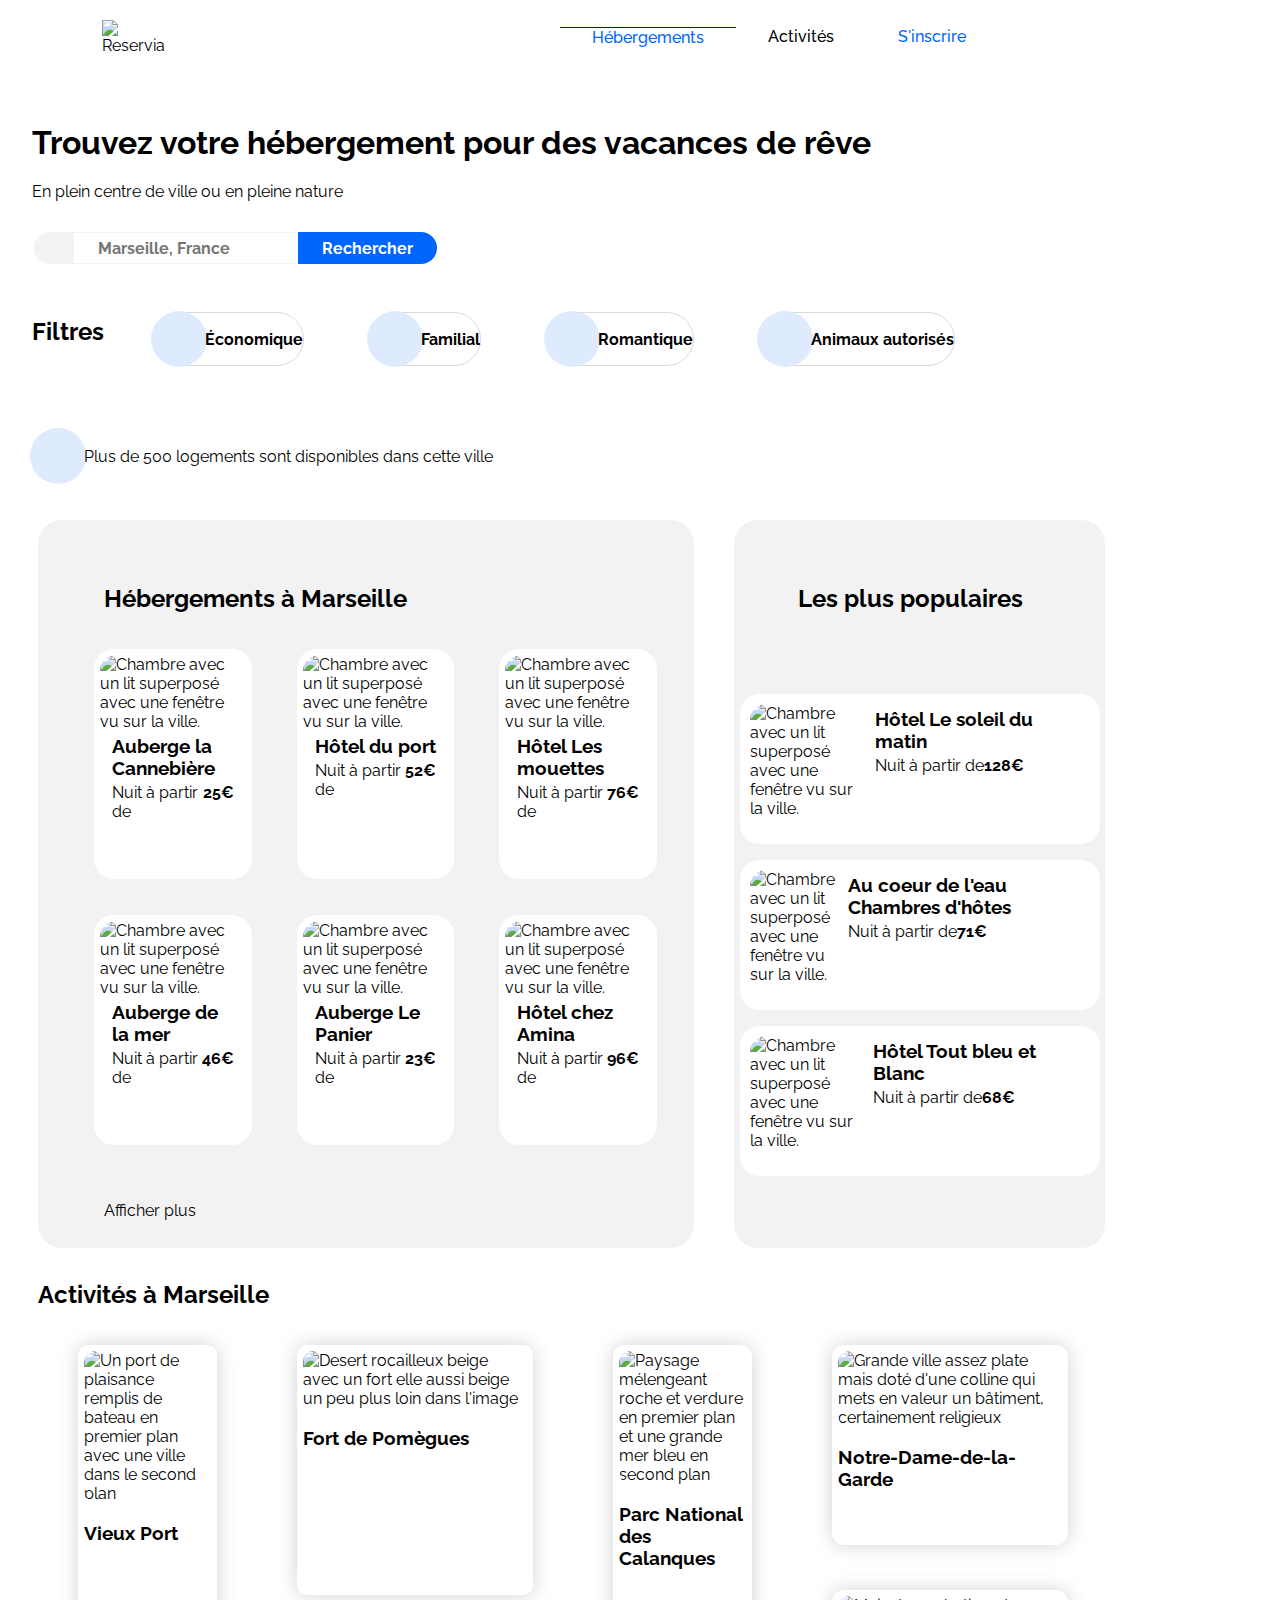
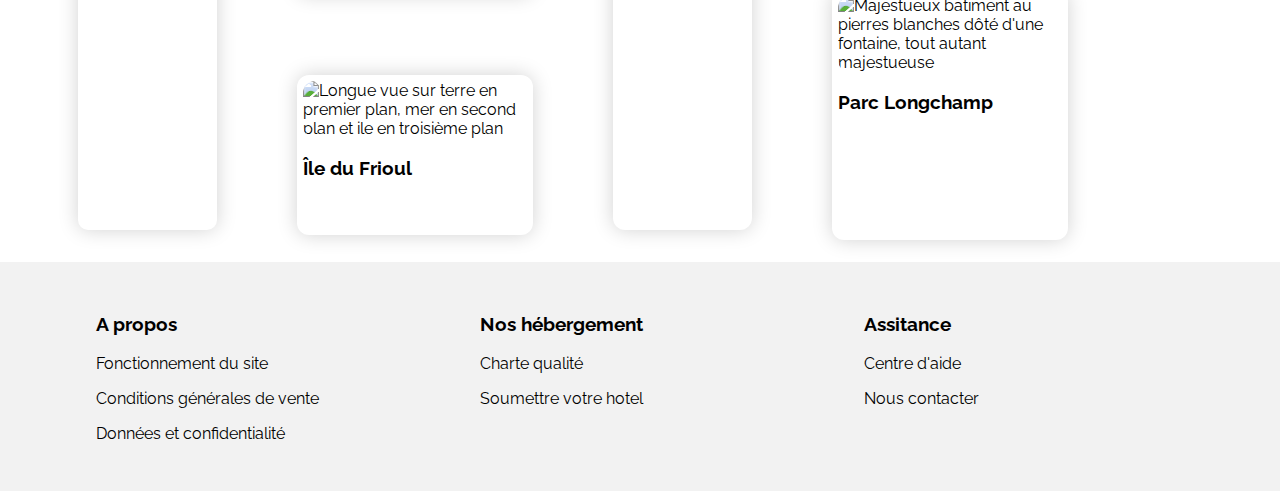
==== index.html @ f03e8ffa "rectification car le code aété dupliqué" ====
<!DOCTYPE html>
<html lang="fr">
<head>
  <meta charset="UTF-8">
  <meta name="viewport" content="width=device-width,
   initial-scale=1.0">
  <title>Reservia </title>
  <link rel="stylesheet" href="style.css" />
  <script src="https://kit.fontawesome.com/406da18a0b.js"
 crossorigin="anonymous" defer ></script>
  </head>
 <body>
 <!-- HEADER -->
   <header>
     <img src="./img/reservia_logo.svg.svg" alt="Reservia">
     <nav>
       <a class="navlink navlinkhebergement"  data-active="true">Hébergements</a>
       <a class="navlink"  data-active="false" >Activités</a>
       <a class="navlink navlinksinscrire" data-active="true">S'inscrire</a>
     </nav>
    </header>
 <!-- HEADER -->

 <!-- MAIN -->

 <main>
 <!-- SEARCH -->

    <section >
      <div>
        <h1>Trouvez votre hébergement pour des vacances de rêve</h1>
        <p>En plein centre de ville ou en pleine nature</p>
      </div>
       <form action="proceedFrom.html" method="GET">
       <i class="searchformsearchicon fas fa-map-marker-alt "></i>
       <input id="input" type="search" placeholder="Marseille, France">
       <button class="searchformsubmitinput">
        <span>Rechercher</span>
        <i class="searchFormSubmitinputIcon fas fa-search"></i>
        </button>
      </form>
      <article class="searchFilters">
       <h2 >Filtres</h2>
       <div class="searchFiltersfilter">
         <div class="searchfilterwrapicon">
         <i class="fas fa-money-bill-wave searchwrapicon"></i>
         </div>
         <p>Économique</p>
       </div>
        <div class="searchFiltersfilter">
          <div class="searchfilterwrapicon">
         <i class="fas fa-child searchwrapicon"></i>
         </div>
         <p>Familial</p>
        </div>
       <div class="searchFiltersfilter">
        <div class="searchfilterwrapicon">
          <i class="fas fa-heart searchwrapicon"></i>
         </div> 
         <p>Romantique<p>
         </div>
        <div class="searchFiltersfilter">
          <div class="searchfilterwrapicon">
         <i class="fas fa-dog searchwrapicon"></i>
          </div>
         <p>Animaux autorisés<p>
        </div>
        <div class="result">
          <div class="searchfilterwrapicon">
        <i class="fas fa-info searchwrapicon"></i>
         </div>
        <p>Plus de 500 logements sont disponibles dans cette ville</p>
       </div>
      </article>
  </section>
<!-- SEARCH -->

<!-- Hebergement -->
  <section class="contenairhebergement" > 
   <div class="hebergementetpopulaire">
     <article class="hebergements">
      <h2>Hébergements à Marseille </h2> 
      <div class="hebergement1">
       <div class="hebergementfigure1">
       <figure>
      <img class="imagehebergement" src="./img/hebergement/marcus-loke-WQJvWU_HZFo-unsplash.jpg" 
       alt="Chambre avec un lit superposé avec une fenêtre vu sur la ville.">
       <figcaption>
       <h3 >Auberge la Cannebière</h3>
       <p>Nuit à partir de <strong>25€</strong></p>
       <div class="etoile">
        <i class="fas fa-star fasicon" data-active="true"></i>
        <i class="fas fa-star fasicon" data-active="true"></i>
        <i class="fas fa-star fasicon" data-active="true"></i>
        <i class="fas fa-star fasicon" data-active="true"></i>
        <i class="fas fa-star fasicon" data-active="false"></i>
        </div>
       </figcaption>
      </figure>   
      <figure>
        <img class="imagehebergement" src="./img/hebergement/fred-kleber-gTbaxaVLvsg-unsplash.jpg"
         alt="Chambre avec un lit superposé avec une fenêtre vu sur la ville.">
        <figcaption>
        <h3>Hôtel du port</h3>
        <p>Nuit à partir de <strong>52€</strong></p>
        <div class="etoile">
         <i class="fas fa-star fasicon" data-active="true"></i>
         <i class="fas fa-star fasicon" data-active="true"></i>
         <i class="fas fa-star fasicon" data-active="true"></i>
         <i class="fas fa-star fasicon" data-active="true"></i>
         <i class="fas fa-star fasicon" data-active="true"></i>
        </div>
      </figcaption>
     </figure>  
     <figure>
      <img class="imagehebergement" src="./img/hebergement/reisetopia-B8WIgxA_PFU-unsplash.jpg"
        alt="Chambre avec un lit superposé avec une fenêtre vu sur la ville.">
      <figcaption>
       <h3>Hôtel Les mouettes</h3>
       <p>Nuit à partir de <strong class="hostingMainCardDescPrice">76€</strong></p>
        <div class="etoile">
         <i class="fas fa-star fasicon" data-active="true"></i>
         <i class="fas fa-star fasicon" data-active="true"></i>
         <i class="fas fa-star fasicon" data-active="true"></i>
         <i class="fas fa-star fasicon" data-active="true"></i>
         <i class="fas fa-star fasicon" data-active="false"></i>
       </div>
      </figcaption>
     </figure> 
     </div>
     <div class="hebergementfigure2">
     <figure>
       <img class="imagehebergement" src="./img/hebergement/annie-spratt-Eg1qcIitAuA-unsplash.jpg"
       alt="Chambre avec un lit superposé avec une fenêtre vu sur la ville.">
       <figcaption>
        <h3>Auberge de la mer</h3>
        <p>Nuit à partir de <strong>46€</strong></p>
        <div class="etoile">
         <i class="fas fa-star fasicon" data-active="true"></i>
         <i class="fas fa-star fasicon" data-active="true"></i>
         <i class="fas fa-star fasicon" data-active="true"></i>
         <i class="fas fa-star fasicon" data-active="false"></i>
         <i class="fas fa-star fasicon" data-active="false"></i>
        </div>
       </figcaption>
     </figure>  
     <figure>
       <img class="imagehebergement" src="./img/hebergement/nicate-lee-kT-ZyaiwBe0-unsplash.jpg"
        alt="Chambre avec un lit superposé avec une fenêtre vu sur la ville.">
       <figcaption>
        <h3>Auberge Le Panier</h3>
        <p>Nuit à partir de <strong>23€</strong></p>
        <div class="etoile">
         <i class="fas fa-star fasicon" data-active="true"></i>
         <i class="fas fa-star fasicon" data-active="true"></i>
         <i class="fas fa-star fasicon" data-active="true"></i>
         <i class="fas fa-star fasicon" data-active="true"></i>
         <i class="fas fa-star fasicon" data-active="false"></i>
       </div>
      </figcaption>
     </figure>
     <figure>
       <img class="imagehebergement" src="./img/hebergement/febrian-zakaria-M6S1WvfW68A-unsplash.jpg"
       alt="Chambre avec un lit superposé avec une fenêtre vu sur la ville.">
      <figcaption>
       <h3>Hôtel chez Amina</h3>
       <p>Nuit à partir de <strong>96€</strong></p>
       <div class="etoile">
        <i class="fas fa-star fasicon" data-active="true"></i>
        <i class="fas fa-star fasicon" data-active="true"></i>
        <i class="fas fa-star fasicon" data-active="true"></i>
        <i class="fas fa-star fasicon" data-active="true"></i>
        <i class="fas fa-star fasicon" data-active="true"></i>
       </div>
      </figcaption>
     </figure>
     </div>
     </div>
     <p>Afficher plus</p>
    </article>
    
   <aside class="populaire">
    <h2>Les plus populaires <i class="fas fa-chart-line"></i></h2>
     <article class="hebergementpopulaire"> 
      <figure>
       <img class="imagepopulaire" src="./img/hebergement/emile-guillemot-Bj_rcSC5XfE-unsplash.jpg"
        alt="Chambre avec un lit superposé avec une fenêtre vu sur la ville.">
       <figcaption>
        <h3>Hôtel Le soleil du matin</h3>
        <p>Nuit à partir de <strong>128€</strong></p>
        <div >
         <i class="fas fa-star fasicon" data-active="true"></i>
         <i class="fas fa-star fasicon" data-active="true"></i>
         <i class="fas fa-star fasicon" data-active="true"></i>
         <i class="fas fa-star fasicon " data-active="true"></i>
         <i class="fas fa-star fasicon" data-active="true"></i>
        </div>
       </figcaption>
     </figure>
     <figure>
      <img class="imagepopulaire" src="./img/hebergement/aw-creative-VGs8z60yT2c-unsplash.jpg"
       alt="Chambre avec un lit superposé avec une fenêtre vu sur la ville.">
       <figcaption>
        <h3>Au coeur de l'eau Chambres d'hôtes</h3>
        <p >Nuit à partir de <strong>71€</strong></p>
        <div>
          <i class="fas fa-star fasicon" data-active="true"></i>
          <i class="fas fa-star fasicon" data-active="true"></i>
          <i class="fas fa-star fasicon" data-active="true"></i>
          <i class="fas fa-star fasicon" data-active="true"></i>
          <i class="fas fa-star fasicon" data-active="false"></i>
        </div>
       </figcaption>
     </figure>    
     <figure>
      <img class="imagepopulaire" src="./img/hebergement/febrian-zakaria-sjvU0THccQA-unsplash.jpg"
       alt="Chambre avec un lit superposé avec une fenêtre vu sur la ville.">
       <figcaption>
        <h3>Hôtel Tout bleu et Blanc</h3>
        <p >Nuit à partir de <strong >68€</strong></p>
        <div>
         <i class="fas fa-star fasicon" data-active="true"></i>
         <i class="fas fa-star fasicon" data-active="true"></i>
         <i class="fas fa-star fasicon" data-active="true"></i>
         <i class="fas fa-star fasicon" data-active="true"></i>
         <i class="fas fa-star fasicon" data-active="false"></i>
        </div>
       </figcaption> 
      </figure>       
    </article>
   </aside>
  </div>
  </section>

<!-- Hebergement -->

<!-- ACTIVITY -->
  <section class="activite">
    <h2>Activités à Marseille</h2>
    <div class="activites">  
    <figure class="activite1">
      <img class="imageact1" src="./img/activity/medium/reno-laithienne-QUgJhdY5Fyk-unsplash.jpg"
       alt="Un port de plaisance remplis de bateau en premier plan avec une ville dans le second plan">
     <figcaption>
     <h3 >Vieux Port</h3>
     </figcaption>
    </figure>  
    <div class="activitepomèguesfrioul">
     <figure class="activite2">
      <img class="imageact2" src="./img/activity/small/paul-hermann-QFTrLdQIRhI-unsplash.jpg"
       alt="Desert rocailleux beige avec un fort elle aussi beige un peu plus loin dans l'image"> 
       <figcaption>
       <h3>Fort de Pomègues</h3>
      </figcaption>
     </figure>
     <figure class="activite3">
      <img class="image3" src="./img/activity/small/kevin-hikari-rV_Qd1l-VXg-unsplash.jpg" 
       alt="Longue vue sur terre en premier plan, mer en second plan et ile en troisième plan">
       <figcaption>    
        <h3 class="activityCardTitle">Île du Frioul</h3>
       </figcaption> 
     </figure>  
    </div>
     <figure class="activite4">
      <img class="image4" src="./img/activity/medium/kilyan-sockalingum-NR8-cBCN3aI-unsplash.jpg"
       alt="Paysage mélengeant roche et verdure en premier plan et une grande mer bleu en second plan">
      <figcaption> 
       <h3 >Parc National des Calanques</h3>
      </figcaption>
    </figure>
    <div class="activitelagardelongchamp">
    <figure class="activite5">
      <img class="image5" src="./img/activity/small/florian-wehde-xW9e8gdotxI-unsplash.jpg" 
       alt="Grande ville assez plate mais doté d'une colline qui mets en valeur un bâtiment, certainement religieux">
      <figcaption>
       <h3 >Notre-Dame-de-la-Garde</h3>
      </figcaption>
    </figure> 
    <figure class="activite6">
      <img class="image6" src="./img/activity/small/lena-paulin-wH2-EJoDcV0-unsplash.jpg" 
       alt="Majestueux batiment au pierres blanches dôté d'une fontaine, tout autant majestueuse" >
       <figcaption>
        <h3>Parc Longchamp</h3>
       </figcaption>
     </figure>  
    </div>
   </div>
 
 </section>
<!-- ACTIVITY -->
</main>
<!-- MAIN -->

<!-- FOOTER -->
 <footer>
  <div class="footerColumn" >
   <h3 >A propos</h3>
   <a>Fonctionnement du site</a>
   <a>Conditions générales de vente</a>
   <a>Données et confidentialité</a>
 </div>
 <div class="footerColumn">
   <h3 >Nos hébergement</h3>
   <a>Charte qualité</a>
   <a>Soumettre votre hotel</a>
 </div>
 <div class="footerColumn">
   <h3 >Assitance</h3>
   <a>Centre d'aide</a>
   <a>Nous contacter</a>
 </div>

 </footer>
 <!-- FOOTER -->
 </body>
</html>
---- style.css ----
@import url("https://fonts.googleapis.com/css2?family=Raleway:wght@300;400;500;600;700;800;900&display=swap");
body {
  font-family: "Raleway", "Sans serif";
  margin: 0;
}
/*header*/

header {
    align-items: center; 
    justify-content: space-between;
    width: 100%;
    margin-right: 20px;
  }
header img {
    padding: 0 2rem;
    height: 2.12rem;
    margin-left: 70px;  
  }
header nav {
    display: flex;
    justify-content: flex-end;
    width: 100%;
    border-bottom-right-radius: 5px;
    padding: 0 2rem;
    margin-right: 250px;
    height: 20px;
}
.navlink {
    font-weight: 500;
    padding: 0 2rem;
    text-align: center;
    transition-duration: 0.1s;  
    }
.navlink[data-active=true] {
    color: #0065FC;
  }
.navlinkhebergement{
    border-top: 1px blue solid;
  }
.navlink:hover {
    color: #0065FC;
}
main {
    max-width: 1440px;
    margin: auto;
    padding: 0 2rem;
    box-sizing: border-box;
  }
  section{
    display: flex;
    flex-direction: column;
    align-items: flex-start;
  }
  header{
    display: flex;
   margin-top: 20px; 
  }
 h1{
   margin-top: 70px;  
 } 
 form{
  display: inline-flex;
  max-width: 100%;
  overflow: auto;
  margin-top: 15px;
 }

.searchformsearchicon{
    background-color: #F2F2F2;
    padding: 1rem 1.25rem;
    border-radius: 1rem 0 0 1rem;
    text-align: center;
   
    margin-left: 0.1rem;
  }

#input {
    border-right: none;
    border-left: none;
    border-top: #F2F2F2 1px solid;
    border-bottom: #F2F2F2 1px solid;
    padding: 0 1.5rem;
    box-sizing: border-box;
    width: 14rem;
    font-size: 1rem;
    font-weight: bold;
    font-family: "Raleway", "Sans serif";
  }
.searchformsubmitinput {
    background-color: #0065FC;
    color: white;
    font-weight: bold;
    border: none;
    border-radius: 0 1rem 1rem 0;
    padding: 0 1.5rem;
    font-family: "Raleway", "Sans serif";
    font-size: 1rem;
    cursor: pointer;
  }
.searchFilters {
    display: flex;
    margin-top: 1rem;
    flex-wrap: wrap; 
  }
article h2 {
    margin: 0 3rem 2rem 0;
    display: flex;
    align-items: center;
  }
.searchFiltersfilter {
    display: flex;
    align-items: center;
    margin-right: 4rem;
    margin-top: 2rem;
    border: 1px solid #d9d9d9;
    border-radius: 2rem;
    margin-bottom: 3rem;
    cursor: pointer;
    transition-duration: 0.1s;
    font-weight: bold;
  }  
.searchFiltersfilter:last-child {
    margin-right: 0;
  }
.searchFiltersfilter:hover {
    background-color: #f3f8ff;
    transform: scale(1.015);
  }
.searchfilterwrapicon {
    background-color: #DEEBFF;
    border-radius: 50%;
    height: 3rem;
    width: 3rem;
    min-height: 3.5rem;
    min-width: 3.5rem;
    display: flex;
    align-items: center;
    justify-content: center;
    margin: -2px;
  }
.searchwrapicon{
  color:blue;
}
.result {
    display: flex;
    align-self: start;
    align-items: center;
    margin: 1rem 0 2rem 0;
  }
 p{
   display: flex;
 } 
.contenairhebergement { 
  width: 100%;
  border-radius: 1.25rem;
   padding: 0.375rem; 
}
.hebergementetpopulaire{
  display: flex; 
  width: 100%; 
}

.hebergements{
  background-color: #F2F2F2;
  border-radius: 1.5rem;
  padding-top: 4rem;
  padding-bottom: 4rem;
  padding-right: 2rem;
  padding-left: 1rem;
  width: 50%;
  height: 600px; 
  display: flex;
  flex-direction: column;
  margin-right: 40px;
}
.hebergementfigure1{
 display: flex;
}
.hebergementfigure2{
  display: flex;
 align-self: flex-end;
 margin-bottom: 20px;
}

.hebergements h2{
  margin-bottom: 20px;
  margin-left: 50px; 
}
.hebergements p{
  margin-left: 50px;
  font-family: "Raleway", "Sans serif";
}
.hebergement1 figure {
    background-color: white;
    padding: 6px 6px 6px 6px;
    margin-right: 5px;
    margin-bottom: 20px;
  border-radius: 1.25rem; 
  box-sizing: border-box;
  height: 230px;
  width: 245px;
  }
.imagehebergement{
  height: 7rem;
  object-fit: cover;
  max-width: 100%;
  width: 100%;
  max-height: 100%;
  border-radius: 1rem 1rem 0 0;
}
.hebergement1 figcaption h3 {
    margin: 0.25rem 0.75rem 0 0.75rem;
  }
.hebergement1 figcaption p{
   margin: 0.25rem 0.75rem 0.25rem 0.75rem;   
  }
.etoile{
  margin: 0 0.75rem 0.25rem 0.75rem;
}
.fasicon[data-active=true] {
    color: #0065FC;
  }
.fasicon[data-active=false] {
    color: #d9d9d9;
  }

  /*hebergement populaire*/
.populaire{
  background-color: #F2F2F2;
  border-radius: 1.5rem;
  padding: 4rem;
  width: 20%;
  height: 600px;
}
.populaire h2{
  display: flex;
  justify-content: space-between;
  margin:0;
  
}
.hebergementpopulaire{  
  border-radius: 1.5rem;
  padding: 4rem;
  display: flex;
  flex-direction: column;
  align-items: center;
  margin: 1px;
}
.hebergementpopulaire figure{
   background-color: white;
   display: flex; 
   border-radius: 1.25rem;
   width: 340px;
   height: 130px;
   padding: 10px;
   margin-bottom: 0px; 
}
 .imagepopulaire{
    border-radius: 1rem 0 0 1rem;
    object-fit: cover;
  width: 35%;
  height: 100%;
  }
  .hebergementpopulaire figcaption{
    display: flex;
    flex-direction:column;
    right: 2px;
    top: 10px;
  }
  .hebergementpopulaire figcaption h3 {
   margin: 0.25rem 0.75rem 0 0.75rem;  
  }
.hebergementpopulaire figcaption p{
  margin: 0.25rem 0.75rem 0 0.75rem;
}
.hebergementpopulaire figcaption div{
  margin-top: 35px;
  margin-right: 8px;
}
.activite{
  width: 100%;
  border-radius: 1.25rem;
  padding: 0.375rem;
}
.activites{ 
 display: flex; 
width: 88%;
}
.activite h2{ 
  margin-right: 0px;
}
.activite1{
  background-color: white;
  box-shadow: 0 0 20px #0000002e;
  padding: 0.375rem;
  border-radius: 10px;
  box-sizing: border-box;
  width: 300px;
  height: 485px;  
}
.imageact1{
  object-fit: cover;
  border-radius: 12px;
  width: 100%;
  height: 80%;
}
.activite2{
  background-color: white;
  box-shadow:  0 0 20px #0000002e;
  padding: 0.375rem;
  border-radius: 10px;
  box-sizing: border-box;
  width: 236px;
  height: 250px;
}
.imageact2{
  object-fit: cover;
  border-radius: 10px;
  height: 70%;
  width: 100%;
}
.activite3{
  background-color: white;
  box-shadow: 0 0 20px #0000002e; 
  padding: 0.375rem;
  border-radius: 12px;
  box-sizing: border-box;
  margin-top: 80px;
  width: 236px;
  height: 160px;
}
.image3{
  object-fit: cover;
  border-radius: 12px;
  height: 50%;
  width: 100%;
}
.activite4{
  background-color: white;
  box-shadow: 0 0 20px #0000002e; 
  padding: 0.375rem;
  border-radius: 12px;
  box-sizing: border-box;
  width: 300px;
  height: 485px;
}
.image4{
 object-fit: cover;
  border-radius: 12px;
  width: 100%;
  height: 80%;
}
.activitelagardelongchamps{
  display: flex;
  flex-direction: column;
  margin-right: 10px;
}
.activite5{
  background-color: white;
  box-shadow: 0 0 20px #0000002e;
  padding: 0.375rem;
  border-radius: 12px;
  box-sizing: border-box;
  width: 236px;
  height: 200px;
}
.image5{
  object-fit: cover;
  border-radius: 12px;
  width: 100%;
  height: 65%;
}
.activite6{
  background-color: white;
  box-shadow:0 0 20px #0000002e; 
  padding: 0.375rem;
  border-radius: 12px;
  box-sizing: border-box;
  margin-top: 45px;
  width: 236px;
  height: 250px;
}
.image6{
 object-fit: cover;
  border-radius: 12px;
  width: 100%;
  height: 70%;
}
footer{
  background-color: #F2F2F2;
  display: flex;
  width: 100%;
  margin: auto;
  padding: 0 4rem;
  box-sizing: border-box;
}
.footerColumn {
  width: 30%;
  padding: 2rem 2rem;
}
.footerColumn a{
  display: block;
  margin: 1rem 0;
}
.footerColumn a:hover {
  text-decoration: underline;
}
@media all and (max-width: 480px){
  header{
    width: 100%;
    display: flex ;
    flex-wrap: wrap ;
    font-size: 12px;
  }
  header img{
    height: 20px;
    margin-left: 10px;
  }
  header nav {
    padding: 0;
  }
  .navlinksinscrire{
    position: absolute;
    top: 20px;
    right: 5px;
  }
  .navlinkhebergement{
    border-top: 0;
    border-bottom: 2px blue solid;
  }
  .searchformsearchicon{
    padding: 0.8rem 0.9rem;
  }
  #input{
    border-right: none;
    border-left: none;
    border-top: #F2F2F2 1px solid;
    border-bottom: #F2F2F2 1px solid;
    padding: 0 1.5rem;
    box-sizing: border-box;
    width: 200px;
    font-size: 1rem;
    font-weight: bold;
    font-family: "Raleway", "Sans serif";
    height: 35px;
  }
  .searchformsubmitinput{
    background-color: #0065FC;
    color: white;
    font-weight: bold;
    border: none;
    border-radius: 0 1rem 1rem 0;
    padding: 9px;
    height: 35px;
    font-family: "Raleway", "Sans serif";
    font-size: 1rem;
    cursor: pointer;
  }
  section button span{
    display: none;
  }
  section{
    width: 100%;
    font-size: 12px;
  }
  section h1 p{
    font-size: 12px;
  }
  .searchFiltersfilter{
    display: flex;
    align-items: center;
    margin-right: 14rem;
    margin-top: 2px;
    border: 1px solid #d9d9d9;
    border-radius: 2rem;
    margin-bottom: 1rem;
    cursor: pointer;
    transition-duration: 0.1s;
    font-weight: bold;
  }
  form{
    width: 100%;
    display: inline-block;
    font-size: 10px;
  }
  
  .searchFilters{
    display: flex;
    flex-direction: column;
  }
  .searchFiltersfilter{
    display: flex;
    font-size: 10px;
  }
  .searchfilterwrapicon{
    height: 1rem;
    width: 1.5rem;
    min-height: 1.5rem;
    min-width: 1.5rem;
  }
  .contenairhebergement{
    width: 336px;
  }
  .hebergementetpopulaire{
    display: flex;
    flex-direction: column-reverse;
    align-items: center;
    width: 336px;
  }
  .populaire{
    display: flex;
    flex-direction: column;
    justify-content: center;
    width: 200px;
    margin: 1px;
    border-radius:0;
  }
  .populaire h2{
    font-size: 14px;
  }
  .hebergementpopulaire figure{
    width: 240px;
    height: 100px;
    margin-top: 60px
  }
  .hebergementpopulaire figcaption{
    font-size: 12px;
  }
  .hebergementpopulaire figcaption div {
    margin-top: 25px;
    margin-left: 10px;
  }
  .hebergements{
    background-color: white;
   display: flex;
   align-items: center;
    flex-direction: column; 
    width: 280px;
    height: auto;
    padding: 0;
    margin:0;
  }
  .hebergements h2{
    margin-bottom: 20px;
    margin-top: 20px;
    font-size: 14px;
    margin-left: 6px;
  }
  .hebergement1{
    display: flex;
    flex-direction: column;
    align-items: center;
  }
  .hebergement1 figure{
    padding: 0;
    margin: 0;
  }
  .hebergements p{
    margin-right: 190px;
    margin-left: 0.01px;
  }
  
  .hebergementfigure1{
    display: flex;
    flex-direction: column;
    background-color: white;
   padding:0;
   margin: 0;
    border-radius: 1.25rem;
    box-sizing: border-box; 
    width: 245px;
  }
  .hebergementfigure1 figcaption{
    font-size: 10px;
  }
  .hebergementfigure2{
    display: flex;
    flex-direction:column;
    background-color: white;
   margin: 0;
   padding: 0;
    border-radius: 1.25rem;
    box-sizing: border-box;
    width: 245px;
  }
  .hebergementfigure2 figcaption{
    font-size: 12px;
  }
  .activite{
    width: 336px;
    height: 30%;
  }
  .activite h2{
    font-size: 15px;
    margin-left: 40px
  }
  .activites figcaption{
    font-size: 12px;
    }
  
  .activites{
    display: flex;
    flex-direction: column;
  }
  .activite1{
    width: 245px;
    height: 175px;
  }
  .imageact1{
    width: 100%;
    height: 70%;
  }
  .activite2{
    width: 245px;
    height: 175px;
  }
  .activite3{
    width: 245px;
    height: 175px;
    margin-top: 20px;
  }
  .activite4{
    width: 245px;
    height: 175px; 
  }
  .activite5{
    width: 245px;
    height: 175px; 
  }
  .activite6{
    width: 245px;
    height: 175px; 
  }
  footer{
    width: 100%;
    flex-direction: column;
    font-size: 14px;
  }
  .footerColumn{
    display: inline;
    flex-direction: column;
    width: 100%;
    padding: 0;
  }
}


@media all and (max-width: 1220px) and (min-width: 730px)
{
  
  header {
      width: 100%;
      margin-right: 20px;
    }
  header img {
      margin-left: 0;  
    }
  header nav {
      width: 100%;
      border-bottom-right-radius: 5px;
      padding: 0 2rem;
      margin-right: 0;
      height: 10px;
  }
  
  main {
      max-width: 730px;
      margin: auto;
      padding: 0 2rem;
      box-sizing: border-box;
    }
    section{
      font-size: 10px;
    }
    header{
      display: flex;
     margin-top: 20px; 
     font-size: 15px;
    }
   h1{
     margin-top: 2px;  
   } 
  .searchFilters {
      display: flex;
      margin-top: 1rem;
    }
  .searchFiltersfilter{
    margin-right: 1rem;
    margin-top: 1rem;
    border-radius: 2rem;
    margin-bottom: 1rem;
  }
  article h2 {
      margin: 5px;
      display: flex;
      align-items: center;
    }
  .result {
      display: flex;
      align-self: start;
      align-items: center;
      margin: 1rem 0 2rem 0;
    }
   p{
     display: flex;
   } 
  .contenairhebergement { 
    width: 100%;
    border-radius: 1.25rem;
     padding: 0.375rem; 
  }
  .hebergementetpopulaire{
    width: 100%; 
    display: flex;
    flex-direction: column;
  }
  
  .hebergements{
    width: 90%;
    height: 500px;
    margin-bottom:10px
  }
  .hebergementfigure1{
    display: flex;
  }
  .hebergementfigure2{
    display: flex;
   align-self: flex-end;
   margin-bottom: 20px;
  }
  
  .hebergements h2{
    margin-bottom: 5px;
    margin-left: 50px; 
    font-size: 15px;
  }
  .hebergements p{
    margin-left: 50px;
    font-family: "Raleway", "Sans serif";
  }
  .hebergement1 figure {
    height: 200px;
    width: 245px;
    font-size: 10px;
    }
  .populaire{
    width: 78%;
    height: 350px;
  }
  .populaire h2{
    font-size: 15px;
  }
  .hebergementpopulaire figure{
     width: 550px;
     height: 80px;
     padding: 0;
     margin-top: 20px;
  }
    .hebergementpopulaire figcaption{
      right: 2px;
      top: 10px;
      font-size: 10px;
    }
  .hebergementpopulaire figcaption div{
    margin-left: 10px;
  }  

  .activite{
    width: 100%;
    border-radius: 1.25rem;
    padding: 0.375rem;
  }
  .activites{ 
   display: flex;
   flex-direction: row;
   align-content: flex-start;
  width: 100%;
  box-sizing: border-box;  
  }
  .activite h2{ 
    margin-right: 0px;
    font-size: 15px;
  }
  .activite figcaption{
    font-size: 10px;
  }
  .activite figure{
    padding: 0;
    margin: 0;
    margin-left: 12px;
    margin-top: 20px;
  }
  .activite1{
    width: 150px;
    height: 350px; 
  } 
  .activite2{
    width: 150px;
    height: 200px;
  }
  .activite3{
    width: 150px;
    height: 130px;
    margin-top: 50px;
  }
  .activite4{
    width: 150px;
    height: 350px;
  }
  .activite5{
    width: 150px;
    height: 130px;
  }
  .activite6{
    width: 150px;
    height: 200px;
  }
 
  footer{
    width: 100%; 
    flex-direction: row;
    justify-content: space-between;
  }
  .footerColumn {
    width: 30%;
    font-size: 15px;
  }
}

@media all and (max-width: 729px) and (min-width: 481px){
  header{
    width: 100%;
    display: flex ;
    flex-wrap: wrap ;
    font-size: 12px;
  }
  header img{
    height: 20px;
    margin-left: 10px;
  }
  header nav {
    padding: 0;
  }
  .navlinksinscrire{
    position: absolute;
    top: 20px;
    right: 5px;
  }
  .navlinkhebergement{
    border-top: 0;
    border-bottom: 2px blue solid;
  }
  .searchformsearchicon{
    padding: 0.8rem 0.9rem;
  }
  #input{
    border-right: none;
    border-left: none;
    border-top: #F2F2F2 1px solid;
    border-bottom: #F2F2F2 1px solid;
    padding: 0 1.5rem;
    box-sizing: border-box;
    width: 200px;
    font-size: 1rem;
    font-weight: bold;
    font-family: "Raleway", "Sans serif";
    height: 35px;
  }
  .searchformsubmitinput{
    background-color: #0065FC;
    color: white;
    font-weight: bold;
    border: none;
    border-radius: 0 1rem 1rem 0;
    padding: 9px;
    height: 35px;
    font-family: "Raleway", "Sans serif";
    font-size: 1rem;
    cursor: pointer;
  }
  section button span{
    display: none;
  }
  section{
    width: 100%; 
    font-size: 12px;
  }
  section h1 p{
    font-size: 12px;
  }
  .searchFiltersfilter{
    display: flex;
    align-items: center;
    margin-right: 14rem;
    margin-top: 2px;
    border: 1px solid #d9d9d9;
    border-radius: 2rem;
    margin-bottom: 1rem;
    cursor: pointer;
    transition-duration: 0.1s;
    font-weight: bold;
  }
  form{
    width: 100%;
    display: inline-block;
    font-size: 10px;
  }
  
  .searchFilters{
    display: flex;
    flex-direction: column;
  }
  .searchFiltersfilter{
    display: flex;
    font-size: 10px;
  }
  .searchfilterwrapicon{
    height: 1rem;
    width: 1.5rem;
    min-height: 1.5rem;
    min-width: 1.5rem;
  }
  .contenairhebergement{
    width: 336px;
  }
  .hebergementetpopulaire{
    display: flex;
    flex-direction: column-reverse;
    align-items: center;
    width: 336px;
  }
  .populaire{
    display: flex;
    flex-direction: column;
    justify-content: center;
    width: 200px;
    margin: 1px;
    border-radius:0;
  }
  .populaire h2{
    font-size: 14px;
  }
  .hebergementpopulaire figure{
    width: 240px;
    height: 100px;
    margin-top: 60px
  }
  .hebergementpopulaire figcaption{
    font-size: 12px;
  }
  .hebergementpopulaire figcaption div {
    margin-top: 25px;
    margin-left: 10px;
  }
  .hebergements{
    background-color: white;
   display: flex;
   align-items: center;
    flex-direction: column; 
    width: 280px;
    height: auto;
    padding: 0;
    margin:0;
  }
  .hebergements h2{
    margin-bottom: 20px;
    margin-top: 20px;
    font-size: 14px;
    margin-left: 6px;
  }
  .hebergement1{
    display: flex;
    flex-direction: column;
    align-items: center;
  }
  .hebergement1 figure{
    padding: 0;
    margin: 0;
  }
  .hebergements p{
    margin-right: 190px;
    margin-left: 0.01px;
  }
  
  .hebergementfigure1{
    display: flex;
    flex-direction: column;
    background-color: white;
   padding:0;
   margin: 0;
    border-radius: 1.25rem;
    box-sizing: border-box; 
    width: 245px;
  }
  .hebergementfigure1 figcaption{
    font-size: 10px;
  }
  .hebergementfigure2{
    display: flex;
    flex-direction:column;
    background-color: white;
   margin: 0;
   padding: 0;
    border-radius: 1.25rem;
    box-sizing: border-box;
    width: 245px;
  }
  .hebergementfigure2 figcaption{
    font-size: 12px;
  }
  .activite{
    width: 336px;
    height: 30%;
  }
  .activite h2{
    font-size: 15px;
    margin-left: 40px
  }
  .activites figcaption{
    font-size: 12px;
    }
  
  .activites{
    display: flex;
    flex-direction: column;
  }
  .activite1{
    width: 245px;
    height: 175px;
  }
  .imageact1{
    width: 100%;
    height: 70%;
  }
  .activite2{
    width: 245px;
    height: 175px;
  }
  .activite3{
    width: 245px;
    height: 175px;
    margin-top: 20px;
  }
  .activite4{
    width: 245px;
    height: 175px; 
  }
  .activite5{
    width: 245px;
    height: 175px; 
  }
  .activite6{
    width: 245px;
    height: 175px; 
  }
  footer{
    width: 100%;
    flex-direction: column;
    font-size: 14px;
  }
  .footerColumn{
    display: inline;
    flex-direction: column;
    width: 100%;
    padding: 0;
  }






}
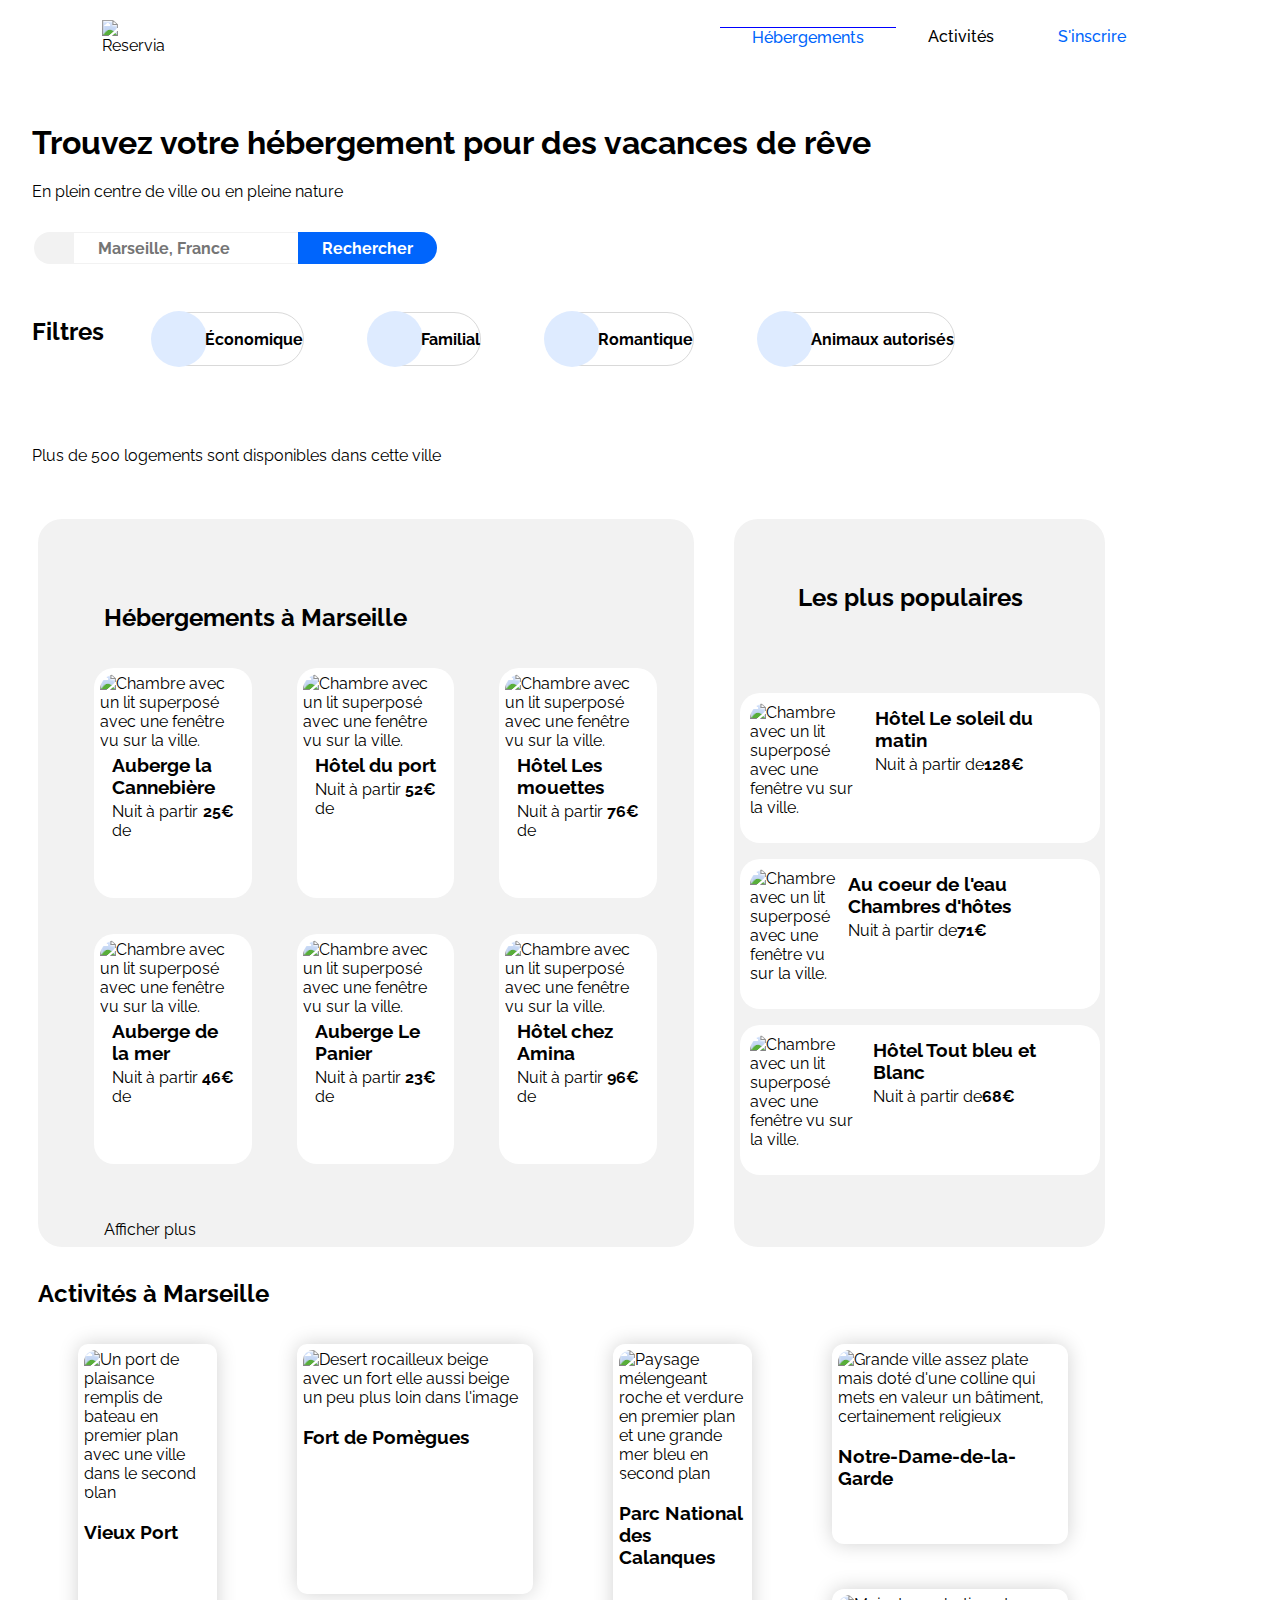
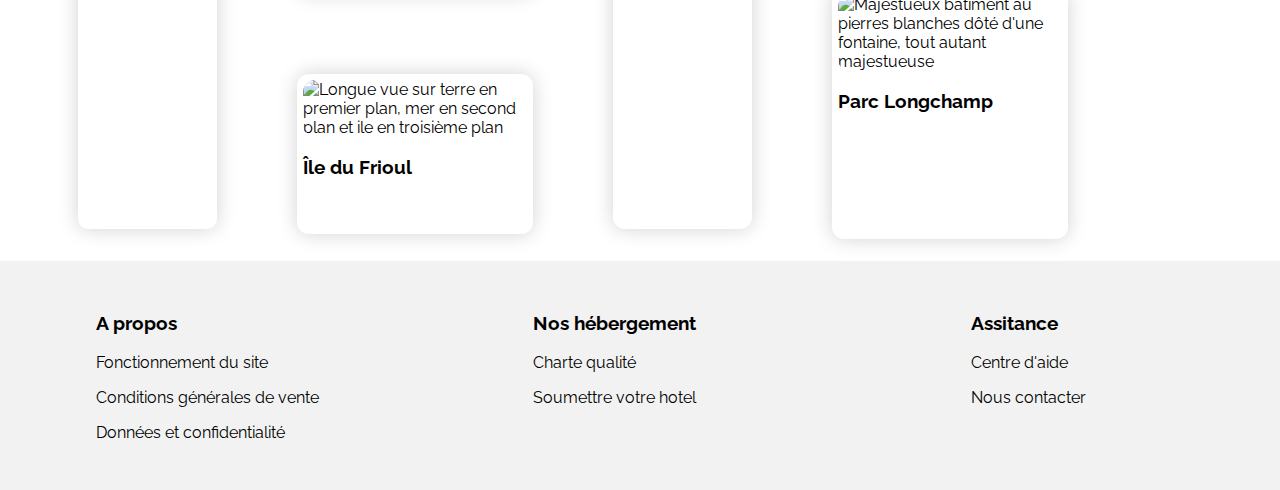
==== commit 32ce27c0: "essai" ====
--- a/index.html
+++ b/index.html
@@ -15,7 +15,7 @@
      <img src="./img/reservia_logo.svg.svg" alt="Reservia">
      <nav>
        <a class="navlink navlinkhebergement"  data-active="true">Hébergements</a>
-       <a class="navlink"  data-active="false" >Activités</a>
+       <a class="navlink navlinkactivite" data-active="false" >Activités</a>
        <a class="navlink navlinksinscrire" data-active="true">S'inscrire</a>
      </nav>
     </header>
@@ -47,7 +47,7 @@
          </div>
          <p>Économique</p>
        </div>
-        <div class="searchFiltersfilter">
+        <div class="searchFiltersfilter btnfamilial">
           <div class="searchfilterwrapicon">
          <i class="fas fa-child searchwrapicon"></i>
          </div>
@@ -66,8 +66,8 @@
          <p>Animaux autorisés<p>
         </div>
         <div class="result">
-          <div class="searchfilterwrapicon">
-        <i class="fas fa-info searchwrapicon"></i>
+          <div class="searchresultwrapicon">
+        <i class="fas fa-info searchwrapiconicon"></i>
          </div>
         <p>Plus de 500 logements sont disponibles dans cette ville</p>
        </div>
@@ -76,9 +76,9 @@
 <!-- SEARCH -->
 
 <!-- Hebergement -->
-  <section class="contenairhebergement" > 
-   <div class="hebergementetpopulaire">
-     <article class="hebergements">
+  <section class="contenairhebergement"> 
+    <div class="hebergementetpopulaire">
+     <div class="hebergements">
       <h2>Hébergements à Marseille </h2> 
       <div class="hebergement1">
        <div class="hebergementfigure1">
@@ -177,7 +177,7 @@
      </div>
      </div>
      <p>Afficher plus</p>
-    </article>
+    </div>
     
    <aside class="populaire">
     <h2>Les plus populaires <i class="fas fa-chart-line"></i></h2>
@@ -230,7 +230,7 @@
     </article>
    </aside>
   </div>
-  </section>
+</section>
 
 <!-- Hebergement -->
 
--- a/style.css
+++ b/style.css
@@ -8,8 +8,9 @@
 header {
     align-items: center; 
     justify-content: space-between;
-    width: 100%;
+    width: 1440px;
     margin-right: 20px;
+    margin:auto;
   }
 header img {
     padding: 0 2rem;
@@ -389,13 +390,13 @@
 footer{
   background-color: #F2F2F2;
   display: flex;
-  width: 100%;
+  width: 1440px;
   margin: auto;
   padding: 0 4rem;
   box-sizing: border-box;
 }
 .footerColumn {
-  width: 30%;
+  width: 1440px;
   padding: 2rem 2rem;
 }
 .footerColumn a{
@@ -418,11 +419,20 @@
   }
   header nav {
     padding: 0;
-  }
+    justify-content: center;
+    margin: 0;
+    margin-top: 25px;
+  }
+  
+
   .navlinksinscrire{
     position: absolute;
     top: 20px;
     right: 5px;
+  }
+  .navlinkactivite, .navlinkhebergement{
+    width: 100%;
+
   }
   .navlinkhebergement{
     border-top: 0;
@@ -469,7 +479,7 @@
   .searchFiltersfilter{
     display: flex;
     align-items: center;
-    margin-right: 14rem;
+    margin-right: 0;
     margin-top: 2px;
     border: 1px solid #d9d9d9;
     border-radius: 2rem;
@@ -483,10 +493,20 @@
     display: inline-block;
     font-size: 10px;
   }
-  
+  .searchFilters h2{
+    position: absolute;
+    top: -30px;
+  }
+  .btnfamilial{
+    margin-left: 20px;
+  }
   .searchFilters{
     display: flex;
-    flex-direction: column;
+    margin-top: 40px;
+    position: relative;
+    width: 50%;
+    margin-right:auto;
+    margin-left:auto;
   }
   .searchFiltersfilter{
     display: flex;
@@ -498,30 +518,39 @@
     min-height: 1.5rem;
     min-width: 1.5rem;
   }
+  main{
+    padding: 0;
+  }
   .contenairhebergement{
-    width: 336px;
+    width: 100%;
+    padding: 0;
+    margin: auto;
   }
   .hebergementetpopulaire{
     display: flex;
     flex-direction: column-reverse;
     align-items: center;
-    width: 336px;
+    width: 100%;
   }
   .populaire{
     display: flex;
     flex-direction: column;
     justify-content: center;
-    width: 200px;
-    margin: 1px;
+    width: 100%;
+    padding: 0;
     border-radius:0;
+    height: auto;
   }
   .populaire h2{
     font-size: 14px;
+  }
+  .hebergementpopulaire{
+    padding: 1rem;
   }
   .hebergementpopulaire figure{
     width: 240px;
     height: 100px;
-    margin-top: 60px
+    margin-top: 10px;
   }
   .hebergementpopulaire figcaption{
     font-size: 12px;
@@ -535,7 +564,7 @@
    display: flex;
    align-items: center;
     flex-direction: column; 
-    width: 280px;
+    width: 100%;
     height: auto;
     padding: 0;
     margin:0;
@@ -587,8 +616,10 @@
     font-size: 12px;
   }
   .activite{
-    width: 336px;
+    width: 320px;
     height: 30%;
+    padding: 0;
+    margin: auto;
   }
   .activite h2{
     font-size: 15px;
@@ -657,8 +688,6 @@
     }
   header nav {
       width: 100%;
-      border-bottom-right-radius: 5px;
-      padding: 0 2rem;
       margin-right: 0;
       height: 10px;
   }
@@ -666,9 +695,10 @@
   main {
       max-width: 730px;
       margin: auto;
-      padding: 0 2rem;
-      box-sizing: border-box;
-    }
+    padding: 0 2rem;
+    box-sizing: border-box;
+      
+      }
     section{
       font-size: 10px;
     }
@@ -680,6 +710,9 @@
    h1{
      margin-top: 2px;  
    } 
+   section button span{
+     display: none;
+   }
   .searchFilters {
       display: flex;
       margin-top: 1rem;
@@ -689,6 +722,18 @@
     margin-top: 1rem;
     border-radius: 2rem;
     margin-bottom: 1rem;
+  }
+  .searchfilterwrapicon{
+    background-color: #DEEBFF;
+    border-radius: 50%;
+    height: 1rem;
+    width: 1rem;
+    min-height: 2rem;
+    min-width: 2rem;
+    display: flex;
+    align-items: center;
+    justify-content: center;
+    margin: -2px;
   }
   article h2 {
       margin: 5px;
@@ -707,7 +752,7 @@
   .contenairhebergement { 
     width: 100%;
     border-radius: 1.25rem;
-     padding: 0.375rem; 
+    padding: 0.375rem;
   }
   .hebergementetpopulaire{
     width: 100%; 
@@ -744,17 +789,20 @@
     font-size: 10px;
     }
   .populaire{
-    width: 78%;
-    height: 350px;
+    width: 520px;
+    height: 300px;
   }
   .populaire h2{
     font-size: 15px;
   }
+  .hebergementpopulaire{
+    padding: 1rem;
+  }
   .hebergementpopulaire figure{
-     width: 550px;
-     height: 80px;
+     width: 520px;
+     height: 85px;
      padding: 0;
-     margin-top: 20px;
+    margin-bottom: 10px;
   }
     .hebergementpopulaire figcaption{
       right: 2px;
@@ -820,13 +868,13 @@
     width: 100%; 
     flex-direction: row;
     justify-content: space-between;
+    padding: 0 1rem;
   }
   .footerColumn {
     width: 30%;
     font-size: 15px;
   }
 }
-
 @media all and (max-width: 729px) and (min-width: 481px){
   header{
     width: 100%;
@@ -927,13 +975,13 @@
     display: flex;
     flex-direction: column-reverse;
     align-items: center;
-    width: 336px;
+    width: 400px;
   }
   .populaire{
     display: flex;
     flex-direction: column;
     justify-content: center;
-    width: 200px;
+    width: 300px;
     margin: 1px;
     border-radius:0;
   }
@@ -941,8 +989,8 @@
     font-size: 14px;
   }
   .hebergementpopulaire figure{
-    width: 240px;
-    height: 100px;
+    width: 300px;
+    height: 110px;
     margin-top: 60px
   }
   .hebergementpopulaire figcaption{
@@ -985,12 +1033,13 @@
   .hebergementfigure1{
     display: flex;
     flex-direction: column;
+    align-items: center;
     background-color: white;
    padding:0;
    margin: 0;
     border-radius: 1.25rem;
     box-sizing: border-box; 
-    width: 245px;
+    width: 300px;
   }
   .hebergementfigure1 figcaption{
     font-size: 10px;
@@ -998,12 +1047,13 @@
   .hebergementfigure2{
     display: flex;
     flex-direction:column;
+    align-items: center;
     background-color: white;
    margin: 0;
    padding: 0;
     border-radius: 1.25rem;
     box-sizing: border-box;
-    width: 245px;
+    width: 300px;
   }
   .hebergementfigure2 figcaption{
     font-size: 12px;
@@ -1011,6 +1061,9 @@
   .activite{
     width: 336px;
     height: 30%;
+    align-items: center;
+    margin: auto;
+    
   }
   .activite h2{
     font-size: 15px;
@@ -1023,9 +1076,11 @@
   .activites{
     display: flex;
     flex-direction: column;
+    align-items: center;
+    margin:auto;
   }
   .activite1{
-    width: 245px;
+    width: 300px;
     height: 175px;
   }
   .imageact1{
@@ -1033,24 +1088,24 @@
     height: 70%;
   }
   .activite2{
-    width: 245px;
+    width: 300px;
     height: 175px;
   }
   .activite3{
-    width: 245px;
+    width: 300px;
     height: 175px;
     margin-top: 20px;
   }
   .activite4{
-    width: 245px;
+    width: 300px;
     height: 175px; 
   }
   .activite5{
-    width: 245px;
+    width: 300px;
     height: 175px; 
   }
   .activite6{
-    width: 245px;
+    width: 300px;
     height: 175px; 
   }
   footer{
@@ -1064,18 +1119,17 @@
     width: 100%;
     padding: 0;
   }
-
-
-
-
-
-
-}
-
-
-
-    
-
-
-
-
+}
+
+
+
+@media all and (max-width:1024px) and (min-width:1023px){
+  header img{
+    margin-left: 145px;
+  }
+footer{
+  padding: 0 8rem;
+}
+}
+
+
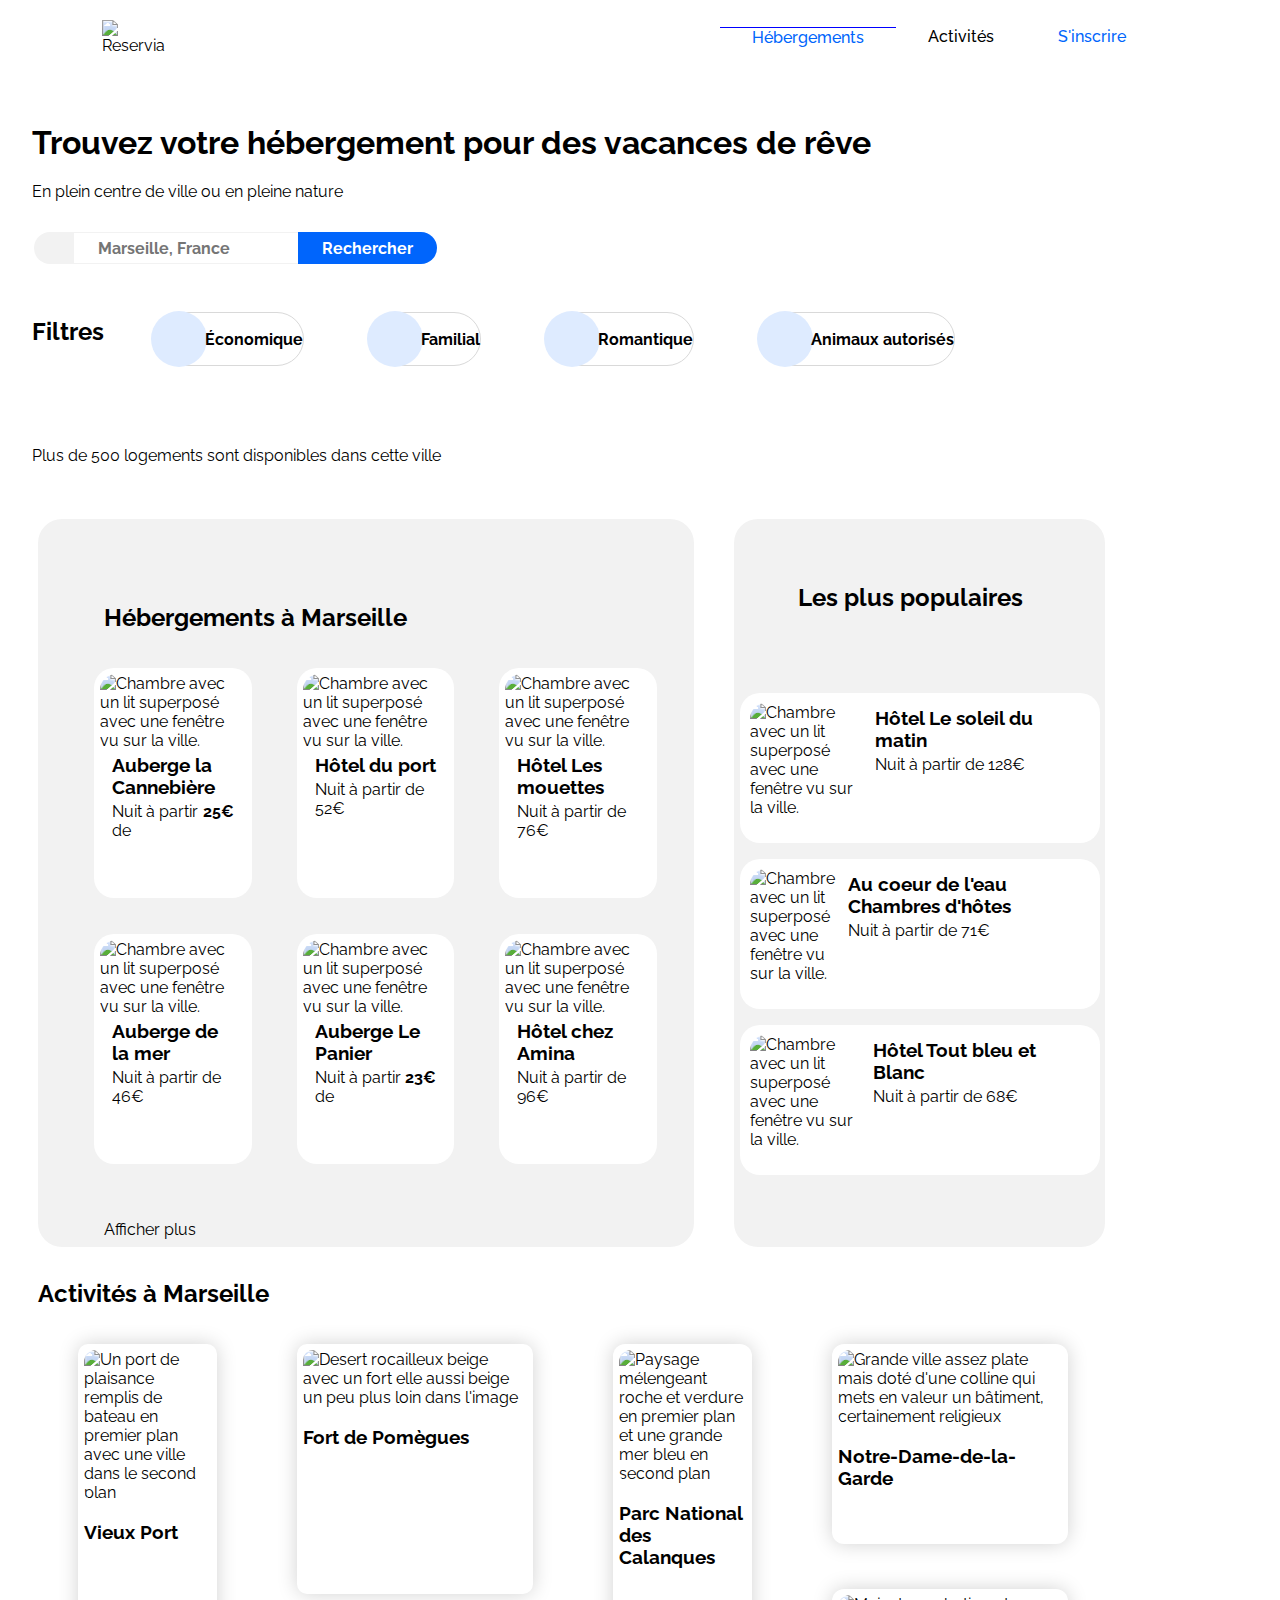
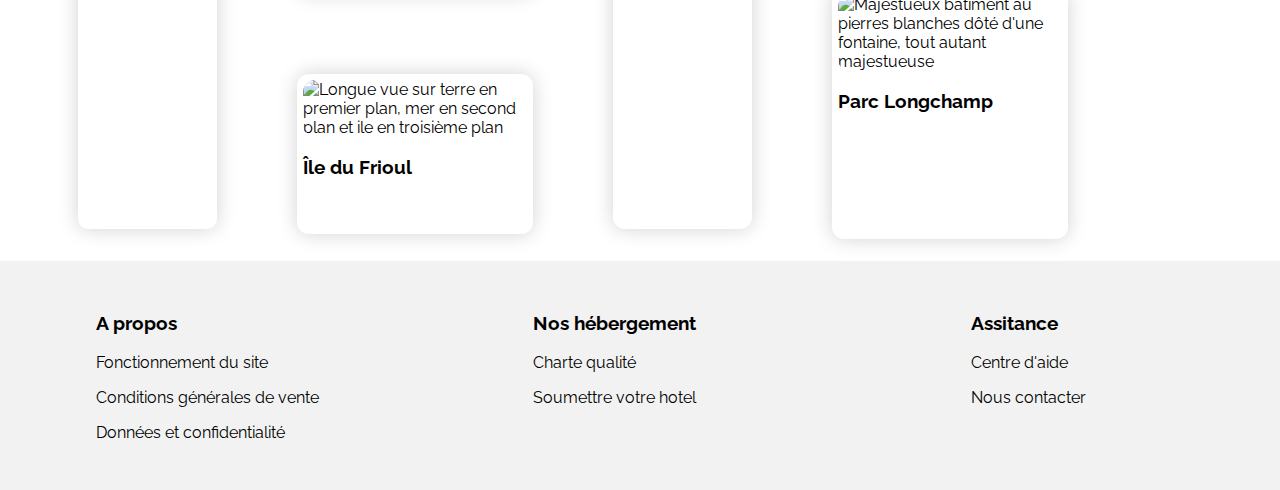
==== commit 21a62408: "enlever balise strong au niveau des prix" ====
--- a/index.html
+++ b/index.html
@@ -87,7 +87,7 @@
        alt="Chambre avec un lit superposé avec une fenêtre vu sur la ville.">
        <figcaption>
        <h3 >Auberge la Cannebière</h3>
-       <p>Nuit à partir de <strong>25€</strong></p>
+       <p>Nuit à partir de  <strong>25€</strong></p>
        <div class="etoile">
         <i class="fas fa-star fasicon" data-active="true"></i>
         <i class="fas fa-star fasicon" data-active="true"></i>
@@ -102,7 +102,7 @@
          alt="Chambre avec un lit superposé avec une fenêtre vu sur la ville.">
         <figcaption>
         <h3>Hôtel du port</h3>
-        <p>Nuit à partir de <strong>52€</strong></p>
+        <p>Nuit à partir de 52€</p>
         <div class="etoile">
          <i class="fas fa-star fasicon" data-active="true"></i>
          <i class="fas fa-star fasicon" data-active="true"></i>
@@ -117,7 +117,7 @@
         alt="Chambre avec un lit superposé avec une fenêtre vu sur la ville.">
       <figcaption>
        <h3>Hôtel Les mouettes</h3>
-       <p>Nuit à partir de <strong class="hostingMainCardDescPrice">76€</strong></p>
+       <p>Nuit à partir de 76€</p>
         <div class="etoile">
          <i class="fas fa-star fasicon" data-active="true"></i>
          <i class="fas fa-star fasicon" data-active="true"></i>
@@ -134,7 +134,7 @@
        alt="Chambre avec un lit superposé avec une fenêtre vu sur la ville.">
        <figcaption>
         <h3>Auberge de la mer</h3>
-        <p>Nuit à partir de <strong>46€</strong></p>
+        <p>Nuit à partir de 46€</p>
         <div class="etoile">
          <i class="fas fa-star fasicon" data-active="true"></i>
          <i class="fas fa-star fasicon" data-active="true"></i>
@@ -149,7 +149,7 @@
         alt="Chambre avec un lit superposé avec une fenêtre vu sur la ville.">
        <figcaption>
         <h3>Auberge Le Panier</h3>
-        <p>Nuit à partir de <strong>23€</strong></p>
+        <p>Nuit à partir de  <strong>23€</strong></p>
         <div class="etoile">
          <i class="fas fa-star fasicon" data-active="true"></i>
          <i class="fas fa-star fasicon" data-active="true"></i>
@@ -164,7 +164,7 @@
        alt="Chambre avec un lit superposé avec une fenêtre vu sur la ville.">
       <figcaption>
        <h3>Hôtel chez Amina</h3>
-       <p>Nuit à partir de <strong>96€</strong></p>
+       <p>Nuit à partir de 96€</p>
        <div class="etoile">
         <i class="fas fa-star fasicon" data-active="true"></i>
         <i class="fas fa-star fasicon" data-active="true"></i>
@@ -187,7 +187,7 @@
         alt="Chambre avec un lit superposé avec une fenêtre vu sur la ville.">
        <figcaption>
         <h3>Hôtel Le soleil du matin</h3>
-        <p>Nuit à partir de <strong>128€</strong></p>
+        <p>Nuit à partir de 128€</p>
         <div >
          <i class="fas fa-star fasicon" data-active="true"></i>
          <i class="fas fa-star fasicon" data-active="true"></i>
@@ -202,7 +202,7 @@
        alt="Chambre avec un lit superposé avec une fenêtre vu sur la ville.">
        <figcaption>
         <h3>Au coeur de l'eau Chambres d'hôtes</h3>
-        <p >Nuit à partir de <strong>71€</strong></p>
+        <p >Nuit à partir de 71€</p>
         <div>
           <i class="fas fa-star fasicon" data-active="true"></i>
           <i class="fas fa-star fasicon" data-active="true"></i>
@@ -217,7 +217,7 @@
        alt="Chambre avec un lit superposé avec une fenêtre vu sur la ville.">
        <figcaption>
         <h3>Hôtel Tout bleu et Blanc</h3>
-        <p >Nuit à partir de <strong >68€</strong></p>
+        <p >Nuit à partir de 68€</p>
         <div>
          <i class="fas fa-star fasicon" data-active="true"></i>
          <i class="fas fa-star fasicon" data-active="true"></i>
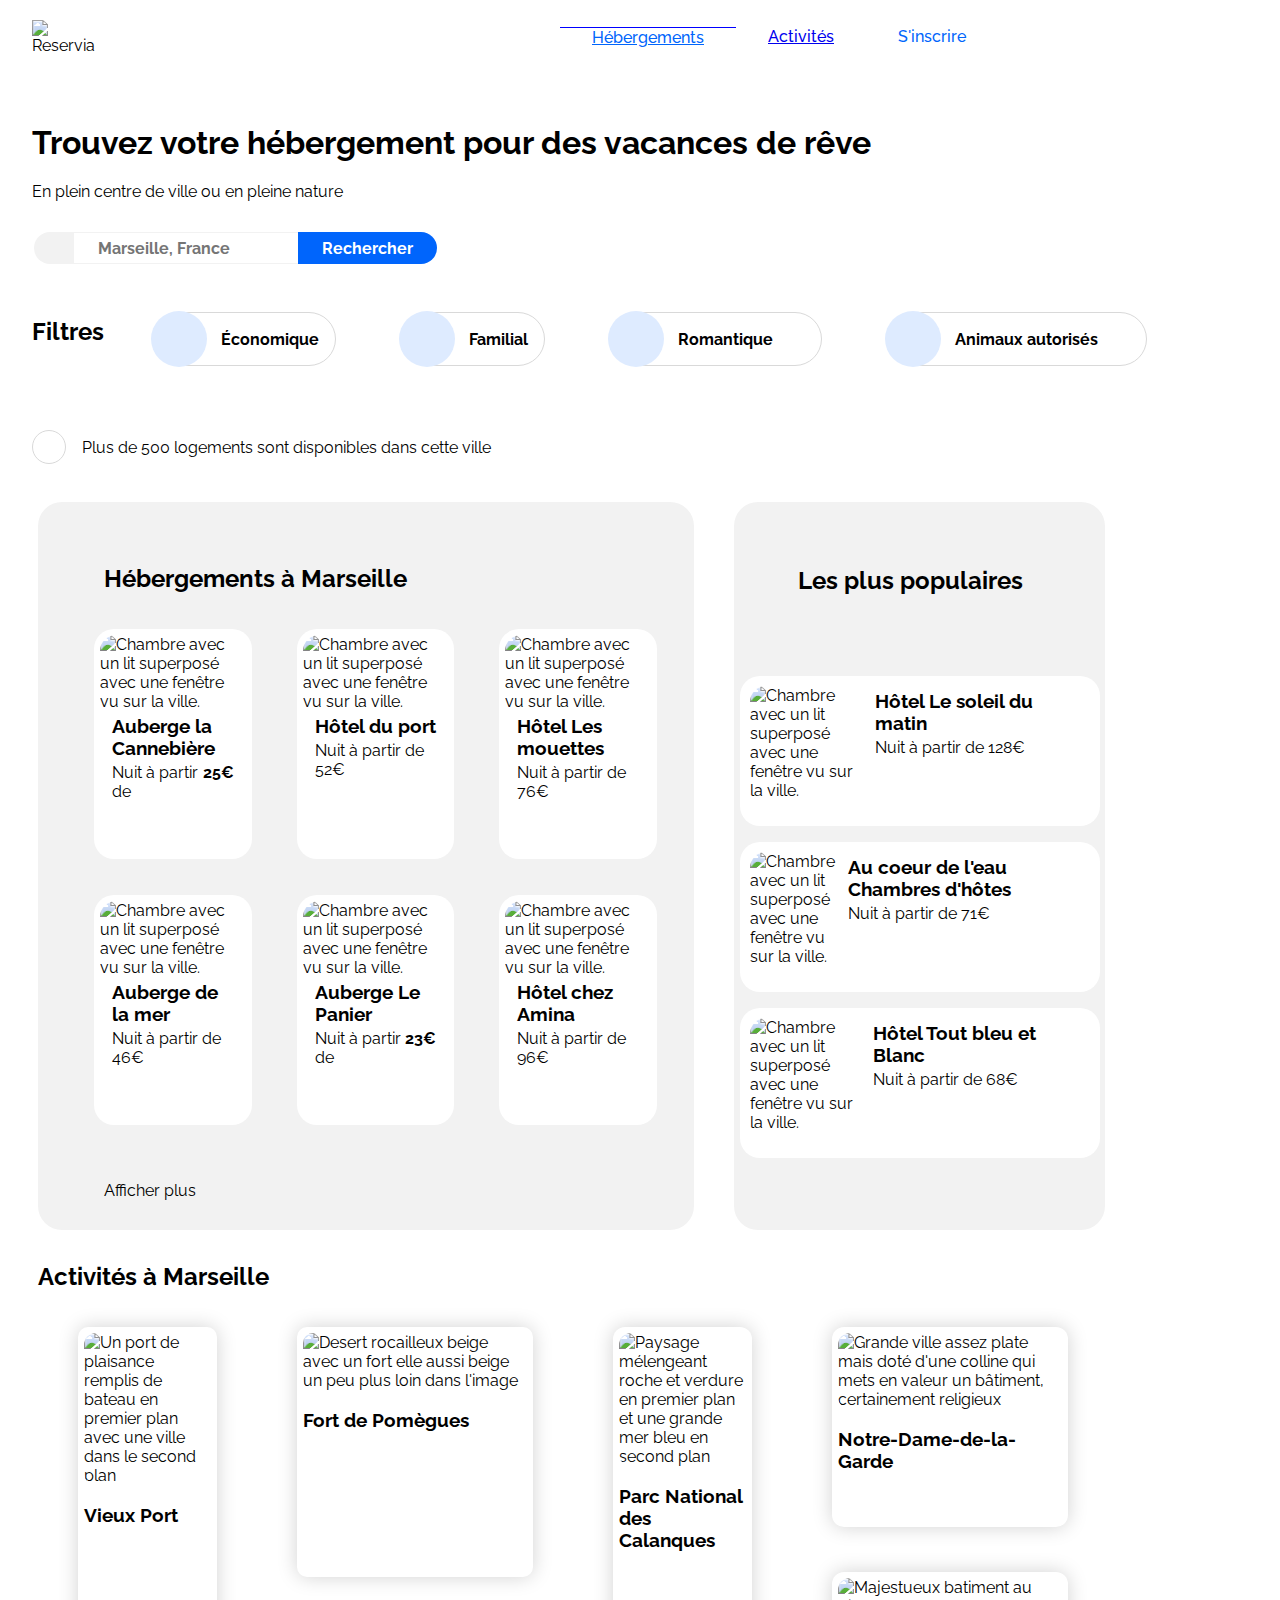
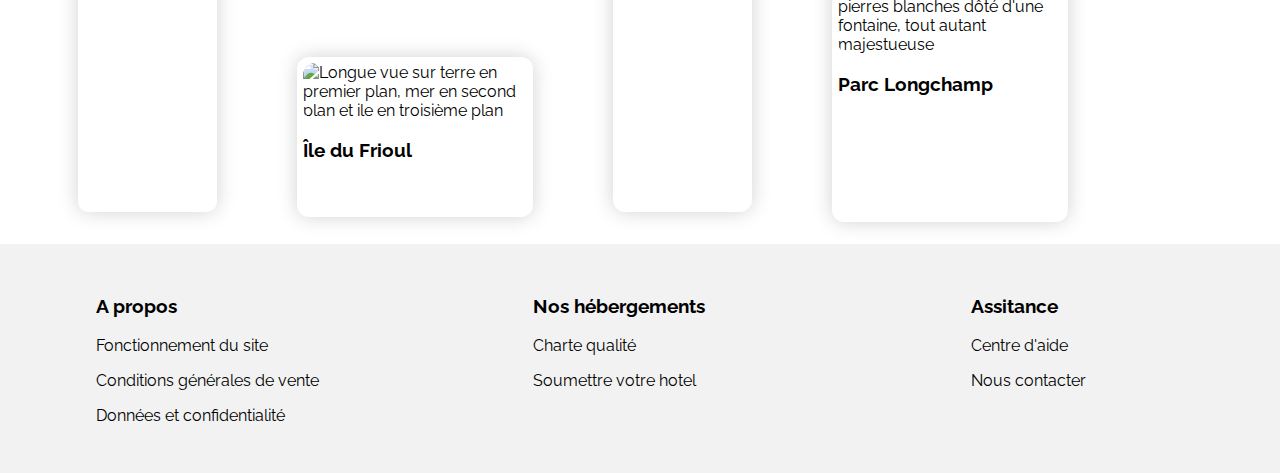
==== commit fc9d93cb: "correction" ====
--- a/index.html
+++ b/index.html
@@ -5,17 +5,17 @@
   <meta name="viewport" content="width=device-width,
    initial-scale=1.0">
   <title>Reservia </title>
-  <link rel="stylesheet" href="style.css" />
   <script src="https://kit.fontawesome.com/406da18a0b.js"
  crossorigin="anonymous" defer ></script>
+ <link rel="stylesheet" href="style.css" />
   </head>
  <body>
  <!-- HEADER -->
    <header>
      <img src="./img/reservia_logo.svg.svg" alt="Reservia">
      <nav>
-       <a class="navlink navlinkhebergement"  data-active="true">Hébergements</a>
-       <a class="navlink navlinkactivite" data-active="false" >Activités</a>
+       <a class="navlink navlinkhebergement" href="#hebergement" data-active="true">Hébergements</a>
+       <a class="navlink navlinkactivite" href="#activite" data-active="false" >Activités</a>
        <a class="navlink navlinksinscrire" data-active="true">S'inscrire</a>
      </nav>
     </header>
@@ -76,14 +76,14 @@
 <!-- SEARCH -->
 
 <!-- Hebergement -->
-  <section class="contenairhebergement"> 
+  <section class="contenairhebergement" id="hebergement"> 
     <div class="hebergementetpopulaire">
      <div class="hebergements">
       <h2>Hébergements à Marseille </h2> 
       <div class="hebergement1">
        <div class="hebergementfigure1">
        <figure>
-      <img class="imagehebergement" src="./img/hebergement/marcus-loke-WQJvWU_HZFo-unsplash.jpg" 
+        <img class="imagehebergement" src="./img/hebergement/marcus-loke-WQJvWU_HZFo-unsplash.jpg" 
        alt="Chambre avec un lit superposé avec une fenêtre vu sur la ville.">
        <figcaption>
        <h3 >Auberge la Cannebière</h3>
@@ -96,7 +96,7 @@
         <i class="fas fa-star fasicon" data-active="false"></i>
         </div>
        </figcaption>
-      </figure>   
+      </figure>  
       <figure>
         <img class="imagehebergement" src="./img/hebergement/fred-kleber-gTbaxaVLvsg-unsplash.jpg"
          alt="Chambre avec un lit superposé avec une fenêtre vu sur la ville.">
@@ -111,7 +111,7 @@
          <i class="fas fa-star fasicon" data-active="true"></i>
         </div>
       </figcaption>
-     </figure>  
+     </figure>
      <figure>
       <img class="imagehebergement" src="./img/hebergement/reisetopia-B8WIgxA_PFU-unsplash.jpg"
         alt="Chambre avec un lit superposé avec une fenêtre vu sur la ville.">
@@ -180,7 +180,7 @@
     </div>
     
    <aside class="populaire">
-    <h2>Les plus populaires <i class="fas fa-chart-line"></i></h2>
+    <h2>Les plus populaires <i class="fas fa-chart-line icon"></i></h2>
      <article class="hebergementpopulaire"> 
       <figure>
        <img class="imagepopulaire" src="./img/hebergement/emile-guillemot-Bj_rcSC5XfE-unsplash.jpg"
@@ -235,7 +235,7 @@
 <!-- Hebergement -->
 
 <!-- ACTIVITY -->
-  <section class="activite">
+  <section class="activite" id="activite">
     <h2>Activités à Marseille</h2>
     <div class="activites">  
     <figure class="activite1">
@@ -300,7 +300,7 @@
    <a>Données et confidentialité</a>
  </div>
  <div class="footerColumn">
-   <h3 >Nos hébergement</h3>
+   <h3 >Nos hébergements</h3>
    <a>Charte qualité</a>
    <a>Soumettre votre hotel</a>
  </div>
--- a/style.css
+++ b/style.css
@@ -8,14 +8,13 @@
 header {
     align-items: center; 
     justify-content: space-between;
-    width: 1440px;
     margin-right: 20px;
     margin:auto;
+    max-width: 1440px;
   }
 header img {
     padding: 0 2rem;
-    height: 2.12rem;
-    margin-left: 70px;  
+    height: 2.12rem; 
   }
 header nav {
     display: flex;
@@ -98,6 +97,9 @@
     font-size: 1rem;
     cursor: pointer;
   }
+  .searchFormSubmitinputIcon{
+    display: none;
+  }
 .searchFilters {
     display: flex;
     margin-top: 1rem;
@@ -107,6 +109,9 @@
     margin: 0 3rem 2rem 0;
     display: flex;
     align-items: center;
+  }
+  article p{
+    margin: 0 1rem;
   }
 .searchFiltersfilter {
     display: flex;
@@ -147,6 +152,24 @@
     align-self: start;
     align-items: center;
     margin: 1rem 0 2rem 0;
+  }
+  .searchresultwrapicon {
+    height: 2rem;
+    width: 2rem;
+    min-height: 2rem;
+    min-width: 2rem;
+    border: solid 1px #d9d9d9;
+    border-radius: 100%;
+    display: flex;
+    align-items: center;
+    justify-content: center;
+    margin-right: 1rem;
+  }
+  .searchwrapiconicon {
+    color: #0065FC;
+  }
+  .result p {
+    margin: 0;
   }
  p{
    display: flex;
@@ -186,6 +209,7 @@
 .hebergements h2{
   margin-bottom: 20px;
   margin-left: 50px; 
+  margin-top: -2px;
 }
 .hebergements p{
   margin-left: 50px;
@@ -411,11 +435,10 @@
     width: 100%;
     display: flex ;
     flex-wrap: wrap ;
-    font-size: 12px;
+    font-size: 15px;
   }
   header img{
-    height: 20px;
-    margin-left: 10px;
+    margin-left: 1px;
   }
   header nav {
     padding: 0;
@@ -423,11 +446,10 @@
     margin: 0;
     margin-top: 25px;
   }
-  
 
   .navlinksinscrire{
     position: absolute;
-    top: 20px;
+    top: 30px;
     right: 5px;
   }
   .navlinkactivite, .navlinkhebergement{
@@ -466,15 +488,23 @@
     font-size: 1rem;
     cursor: pointer;
   }
+  .searchFormSubmitinputIcon {
+    display: block;
+  }
   section button span{
     display: none;
   }
   section{
-    width: 100%;
+    width: 87%;
     font-size: 12px;
-  }
-  section h1 p{
-    font-size: 12px;
+    padding: 0 1rem;
+  }
+  section h1{
+    margin-top: 20px;
+    font-size: 28px;
+  }
+  section p{
+    font-size: 15px;
   }
   .searchFiltersfilter{
     display: flex;
@@ -487,6 +517,8 @@
     cursor: pointer;
     transition-duration: 0.1s;
     font-weight: bold;
+    height: 40px;
+    margin-right: 40px;
   }
   form{
     width: 100%;
@@ -498,26 +530,26 @@
     top: -30px;
   }
   .btnfamilial{
-    margin-left: 20px;
+    margin-left: px;
   }
   .searchFilters{
     display: flex;
     margin-top: 40px;
     position: relative;
-    width: 50%;
-    margin-right:auto;
-    margin-left:auto;
+    
   }
   .searchFiltersfilter{
     display: flex;
-    font-size: 10px;
+    font-size: 14px;
   }
   .searchfilterwrapicon{
-    height: 1rem;
-    width: 1.5rem;
+    height: 2.5rem;
+    width: 2.5rem;
     min-height: 1.5rem;
     min-width: 1.5rem;
   }
+  
+  
   main{
     padding: 0;
   }
@@ -538,22 +570,34 @@
     justify-content: center;
     width: 100%;
     padding: 0;
+    margin: 0;
     border-radius:0;
     height: auto;
   }
   .populaire h2{
-    font-size: 14px;
+    font-size: 16px;
+    justify-content: space-evenly;
+    margin-top: 20px;
+    margin-right: 140px;
   }
   .hebergementpopulaire{
     padding: 1rem;
+    margin-left: 0px;
   }
   .hebergementpopulaire figure{
-    width: 240px;
-    height: 100px;
+    width: 320px;
+    height: 150px;
     margin-top: 10px;
+    max-width: 100%;
   }
   .hebergementpopulaire figcaption{
     font-size: 12px;
+  }
+  .hebergementpopulaire figcaption h3 {
+    margin: 0.80rem 0.2rem 0 0.4rem;
+  }
+  .hebergementpopulaire figcaption p{
+    margin: 0.25rem 0.3rem 0 0.4rem;
   }
   .hebergementpopulaire figcaption div {
     margin-top: 25px;
@@ -572,8 +616,9 @@
   .hebergements h2{
     margin-bottom: 20px;
     margin-top: 20px;
-    font-size: 14px;
-    margin-left: 6px;
+    font-size: 16px;
+    margin-left: 0.02px;
+    margin-right: 120px;
   }
   .hebergement1{
     display: flex;
@@ -583,9 +628,13 @@
   .hebergement1 figure{
     padding: 0;
     margin: 0;
+    box-shadow: 0 0 20px #0000002e;
+    width: 320px;
+    height: auto;
+    margin-bottom: 10px;
   }
   .hebergements p{
-    margin-right: 190px;
+    margin-right: 230px;
     margin-left: 0.01px;
   }
   
@@ -597,7 +646,7 @@
    margin: 0;
     border-radius: 1.25rem;
     box-sizing: border-box; 
-    width: 245px;
+   
   }
   .hebergementfigure1 figcaption{
     font-size: 10px;
@@ -610,20 +659,20 @@
    padding: 0;
     border-radius: 1.25rem;
     box-sizing: border-box;
-    width: 245px;
+   
   }
   .hebergementfigure2 figcaption{
     font-size: 12px;
   }
   .activite{
-    width: 320px;
+    width: 100%;
     height: 30%;
     padding: 0;
     margin: auto;
   }
   .activite h2{
-    font-size: 15px;
-    margin-left: 40px
+    font-size: 16px;
+    margin-left: 55px;
   }
   .activites figcaption{
     font-size: 12px;
@@ -632,40 +681,55 @@
   .activites{
     display: flex;
     flex-direction: column;
+    align-items: center;
+   width: 100%;
   }
   .activite1{
-    width: 245px;
-    height: 175px;
+    width: 320px;
+    height: 180px;
+    margin:0;
+    margin-bottom: 15px;
   }
   .imageact1{
     width: 100%;
     height: 70%;
   }
   .activite2{
-    width: 245px;
-    height: 175px;
+    width: 320px;
+    height: 180px;
+    margin:0;
+    margin-bottom: 15px;
   }
   .activite3{
-    width: 245px;
-    height: 175px;
+    width: 320px;
+    height: 180px;
     margin-top: 20px;
+    margin:0;
+    margin-bottom: 15px;
   }
   .activite4{
-    width: 245px;
-    height: 175px; 
+    width: 320px;
+    height: 180px; 
+    margin:0;
+    margin-bottom: 15px;
   }
   .activite5{
-    width: 245px;
-    height: 175px; 
+    width: 320px;
+    height: 180px;
+    margin:0; 
+    margin-bottom: 15px;
   }
   .activite6{
-    width: 245px;
-    height: 175px; 
+    width: 320px;
+    height: 180px; 
+    margin: 0;
+    margin-bottom: 15px;
   }
   footer{
     width: 100%;
     flex-direction: column;
     font-size: 14px;
+    padding: 0 2rem;
   }
   .footerColumn{
     display: inline;
@@ -682,13 +746,13 @@
   header {
       width: 100%;
       margin-right: 20px;
+      justify-content: center;
     }
   header img {
-      margin-left: 0;  
+      margin-left: 20%;
     }
   header nav {
       width: 100%;
-      margin-right: 0;
       height: 10px;
   }
   
@@ -735,11 +799,18 @@
     justify-content: center;
     margin: -2px;
   }
+  .searchFormSubmitinputIcon{
+    display: inline-block;
+  }
   article h2 {
       margin: 5px;
+      margin-right: 20px;
       display: flex;
       align-items: center;
     }
+   article p {
+      margin: 10px; 
+   }
   .result {
       display: flex;
       align-self: start;
@@ -865,7 +936,7 @@
   }
  
   footer{
-    width: 100%; 
+    width: 730px; 
     flex-direction: row;
     justify-content: space-between;
     padding: 0 1rem;
@@ -880,18 +951,22 @@
     width: 100%;
     display: flex ;
     flex-wrap: wrap ;
-    font-size: 12px;
   }
   header img{
-    height: 20px;
     margin-left: 10px;
+    margin-bottom: 10px;
   }
   header nav {
     padding: 0;
+    justify-content: space-between;
+    margin-right: 0;
+  }
+  .navlinkactivite{
+    margin-left: 0;
   }
   .navlinksinscrire{
     position: absolute;
-    top: 20px;
+    top: 30px;
     right: 5px;
   }
   .navlinkhebergement{
@@ -912,7 +987,7 @@
     font-size: 1rem;
     font-weight: bold;
     font-family: "Raleway", "Sans serif";
-    height: 35px;
+    height: 42px;
   }
   .searchformsubmitinput{
     background-color: #0065FC;
@@ -920,8 +995,8 @@
     font-weight: bold;
     border: none;
     border-radius: 0 1rem 1rem 0;
-    padding: 9px;
-    height: 35px;
+    padding: 12px;
+    height: 42px;
     font-family: "Raleway", "Sans serif";
     font-size: 1rem;
     cursor: pointer;
@@ -929,17 +1004,40 @@
   section button span{
     display: none;
   }
+  .searchFormSubmitinputIcon{
+    display: block;
+  }
   section{
     width: 100%; 
-    font-size: 12px;
-  }
-  section h1 p{
-    font-size: 12px;
+    padding: 0;
+  }
+  section h1{
+    margin-top: 40px;
+  }
+  
+  
+  form{
+    width: 100%;
+    display: inline-block;
+  }
+  
+  .searchFilters{
+    display: flex;
+    margin-top: 60px;
+    margin-left: 20px;
+  }
+  .searchFilters h2{
+    position: absolute;
+    top: 260px;
+    margin-top: 20px;
   }
   .searchFiltersfilter{
     display: flex;
-    align-items: center;
-    margin-right: 14rem;
+  }
+  .searchFiltersfilter{
+    display: flex;
+    align-items: center;
+    margin-right: 10rem;
     margin-top: 2px;
     border: 1px solid #d9d9d9;
     border-radius: 2rem;
@@ -948,56 +1046,59 @@
     transition-duration: 0.1s;
     font-weight: bold;
   }
-  form{
-    width: 100%;
-    display: inline-block;
-    font-size: 10px;
-  }
-  
-  .searchFilters{
-    display: flex;
-    flex-direction: column;
-  }
-  .searchFiltersfilter{
-    display: flex;
-    font-size: 10px;
-  }
   .searchfilterwrapicon{
-    height: 1rem;
-    width: 1.5rem;
+    height: 3rem;
+    width: 3rem;
     min-height: 1.5rem;
     min-width: 1.5rem;
   }
+  main{
+    padding: 0;
+  }
   .contenairhebergement{
-    width: 336px;
+    width: 100%;
+    padding: 0;
+    margin:auto;
   }
   .hebergementetpopulaire{
     display: flex;
     flex-direction: column-reverse;
     align-items: center;
-    width: 400px;
+    width: 100%;
   }
   .populaire{
     display: flex;
     flex-direction: column;
     justify-content: center;
-    width: 300px;
-    margin: 1px;
-    border-radius:0;
+    width: 100%;
+    margin: 0;
+    padding: 0;
+    height:auto;
+    border-radius: 0;
   }
   .populaire h2{
-    font-size: 14px;
+    margin-top: 40px;
+    margin-left: 40px;
+  }
+  .icon{
+    margin-right: 80px;
+  }
+  .hebergementpopulaire{
+    padding: 1rem;
+    margin-left: 0;
   }
   .hebergementpopulaire figure{
-    width: 300px;
-    height: 110px;
-    margin-top: 60px
-  }
-  .hebergementpopulaire figcaption{
-    font-size: 12px;
+    width: 650px;
+    height: 300px;
+    margin-top: 60px;
+    max-width: 100%;
+  }
+  .hebergementpopulaire figcaption h3{
+    margin-top: 50px;
+    margin-left: 10px;
   }
   .hebergementpopulaire figcaption div {
-    margin-top: 25px;
+    margin-top: 120px;
     margin-left: 10px;
   }
   .hebergements{
@@ -1005,28 +1106,35 @@
    display: flex;
    align-items: center;
     flex-direction: column; 
-    width: 280px;
+    width: 100%;
     height: auto;
     padding: 0;
     margin:0;
   }
   .hebergements h2{
-    margin-bottom: 20px;
     margin-top: 20px;
-    font-size: 14px;
-    margin-left: 6px;
+    margin-right:375px;
+    margin-left: 0.02px;
   }
   .hebergement1{
     display: flex;
     flex-direction: column;
     align-items: center;
+    width: 100%;
   }
   .hebergement1 figure{
     padding: 0;
     margin: 0;
+    box-shadow: 0 0 20px #0000002e;
+    width: 95%;
+    height: 300px;
+    margin-bottom: 25px;
+  }
+  .imagehebergement{
+    height: 70%;
   }
   .hebergements p{
-    margin-right: 190px;
+    margin-right: 580px;
     margin-left: 0.01px;
   }
   
@@ -1037,12 +1145,9 @@
     background-color: white;
    padding:0;
    margin: 0;
+   width: inherit;
     border-radius: 1.25rem;
-    box-sizing: border-box; 
-    width: 300px;
-  }
-  .hebergementfigure1 figcaption{
-    font-size: 10px;
+    box-sizing: border-box;
   }
   .hebergementfigure2{
     display: flex;
@@ -1051,67 +1156,94 @@
     background-color: white;
    margin: 0;
    padding: 0;
+   width: 100%;
     border-radius: 1.25rem;
     box-sizing: border-box;
-    width: 300px;
-  }
-  .hebergementfigure2 figcaption{
-    font-size: 12px;
-  }
+  }
+  
   .activite{
-    width: 336px;
+    width: 100%;
     height: 30%;
     align-items: center;
-    margin: auto;
-    
+    margin: auto; 
   }
   .activite h2{
-    font-size: 15px;
-    margin-left: 40px
-  }
-  .activites figcaption{
-    font-size: 12px;
+    margin-right: 450px;
+  }
+  
+  .activites{
+    display: flex;
+    flex-direction: column;
+    align-items: center;
+    margin:auto;
+    width: 98%;
+  }
+  .activite1{
+    width: 690px;
+    height: 300px;
+    max-width: 100%;
+    margin:0;
+    margin-bottom: 20px;
+  }
+  .imageact1{
+    width: 100%;
+    height: 80%;
+  }
+  .activitepomèguesfrioul{
+    max-width: 100%;
+  }
+  .activite2{
+    width: 690px;
+    height: 300px;
+    max-width: 100%;
+    margin: 0;
+    margin-bottom: 20px;
+  }
+  .imageact2{
+    height: 80%;
+  }
+  .activite3{
+    width: 690px;
+    height: 300px;
+    max-width: 100%;
+    margin: 0;
+    margin-bottom: 20px;
+  }
+  .image3{
+    height: 80%;
+  }
+  .activite4{
+    width: 690px;
+    height: 300px; 
+    max-width: 100%;
+    margin: 0;
+  }
+  .activitelagardelongchamp{
+    max-width: 100%;
+  }
+  .activite5{
+    width: 690px;
+    height: 300px;
+    max-width: 100%;
+    margin: 0;
+  }
+  .image5{
+    height: 80%;
     }
   
-  .activites{
-    display: flex;
-    flex-direction: column;
-    align-items: center;
-    margin:auto;
-  }
-  .activite1{
-    width: 300px;
-    height: 175px;
-  }
-  .imageact1{
-    width: 100%;
-    height: 70%;
-  }
-  .activite2{
-    width: 300px;
-    height: 175px;
-  }
-  .activite3{
-    width: 300px;
-    height: 175px;
-    margin-top: 20px;
-  }
-  .activite4{
-    width: 300px;
-    height: 175px; 
-  }
-  .activite5{
-    width: 300px;
-    height: 175px; 
-  }
   .activite6{
-    width: 300px;
-    height: 175px; 
+    width: 690px;
+    height: 300px; 
+    margin:0;
+    max-width: 100%;
+    margin-bottom: 20px;
+  }
+  .image6{
+    height: 80%;
   }
   footer{
     width: 100%;
     flex-direction: column;
-    font-size: 14px;
   }
   .footerColumn{
     display: inline;
@@ -1125,11 +1257,15 @@
 
 @media all and (max-width:1024px) and (min-width:1023px){
   header img{
-    margin-left: 145px;
-  }
-footer{
-  padding: 0 8rem;
-}
-}
-
-
+    margin-left: 175px;
+    padding: 0;
+  }
+    header nav {
+      width: 100%;
+      margin-right: 0;
+      height: 10px;
+      padding: 0 10rem;
+  }
+}
+
+
